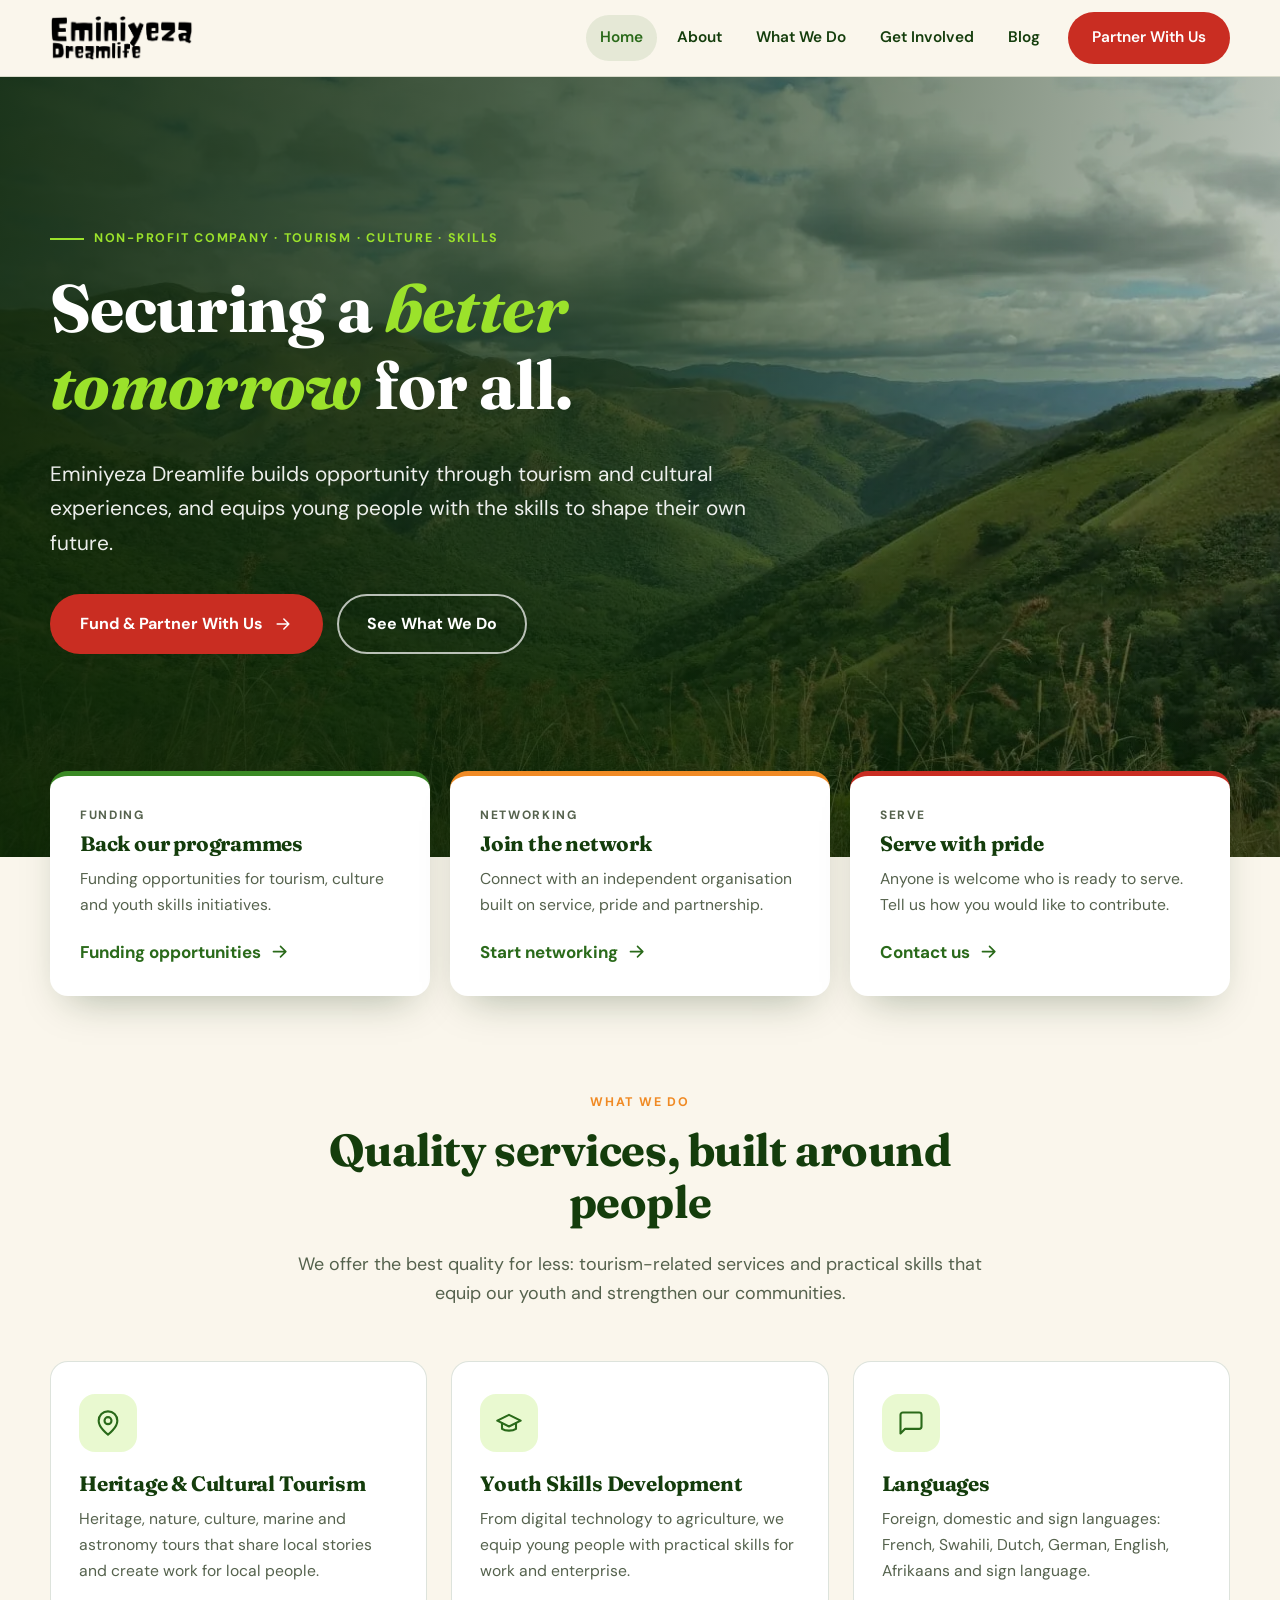
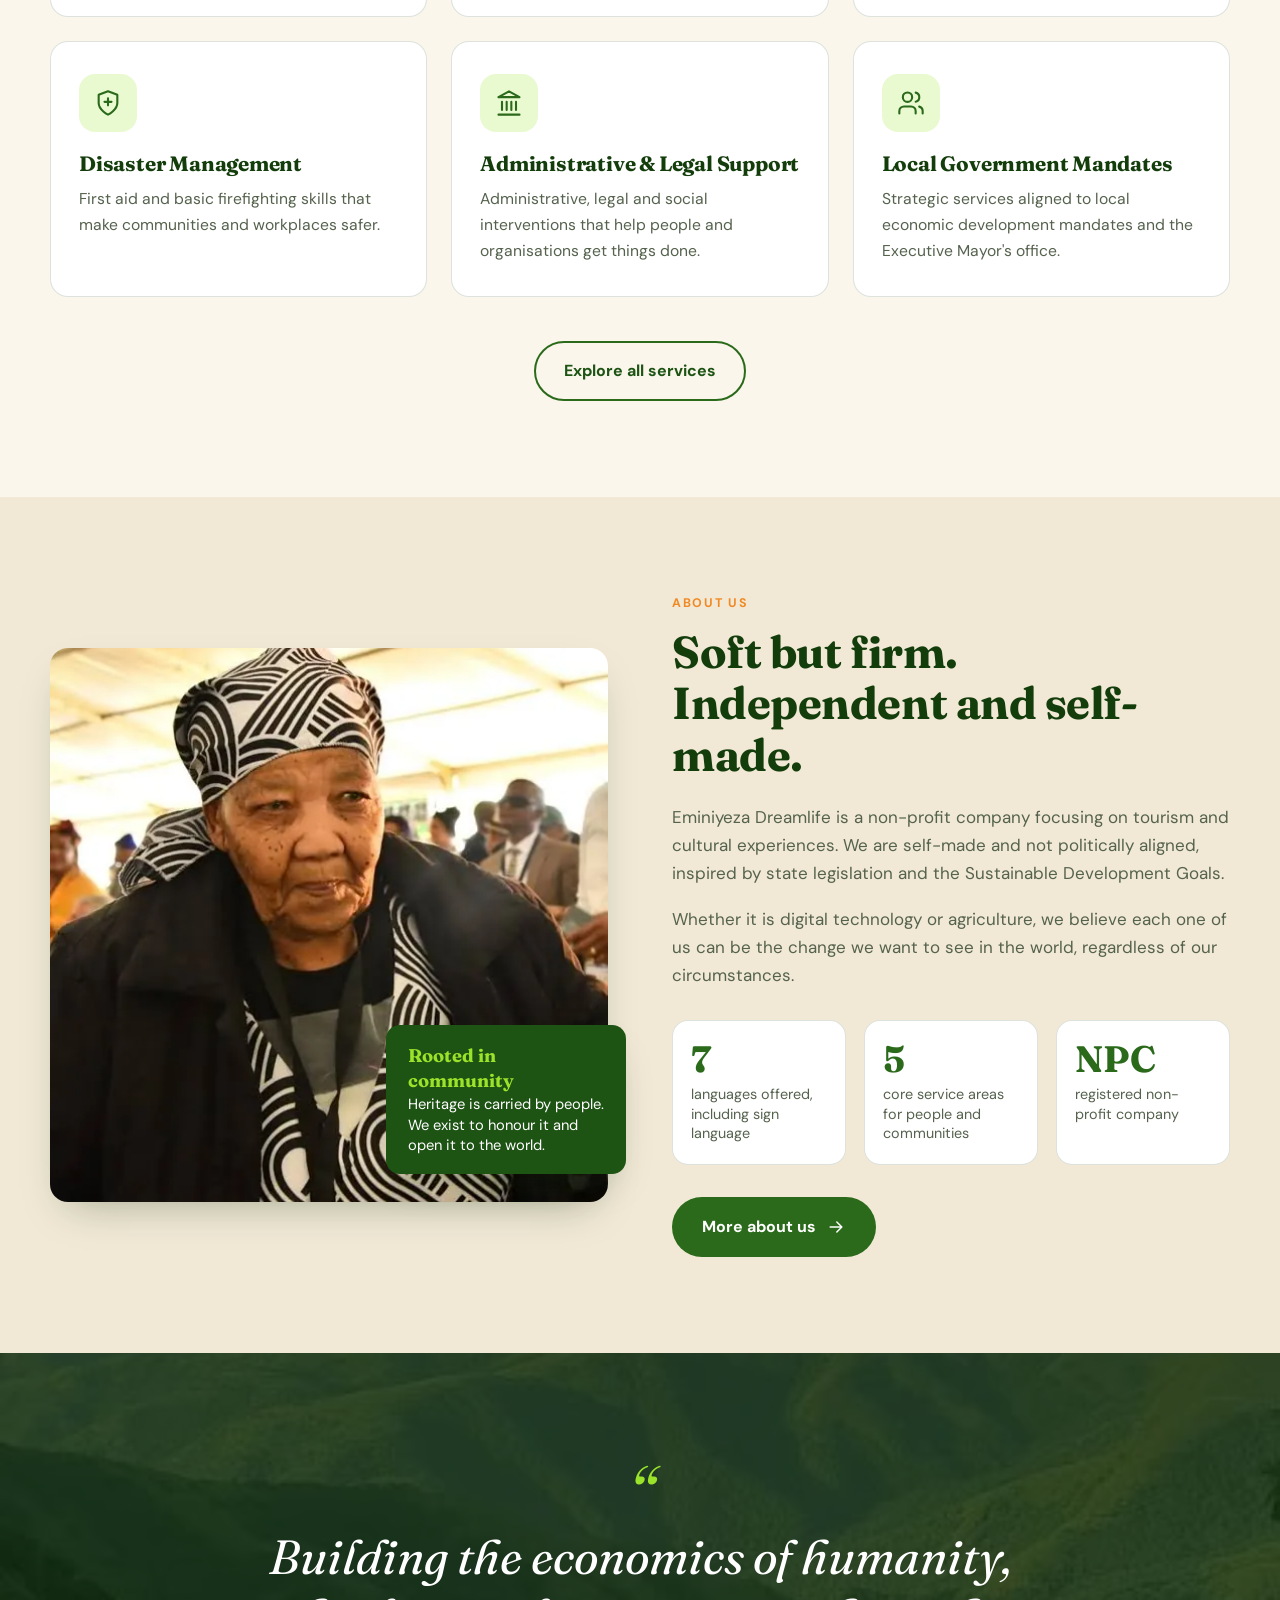
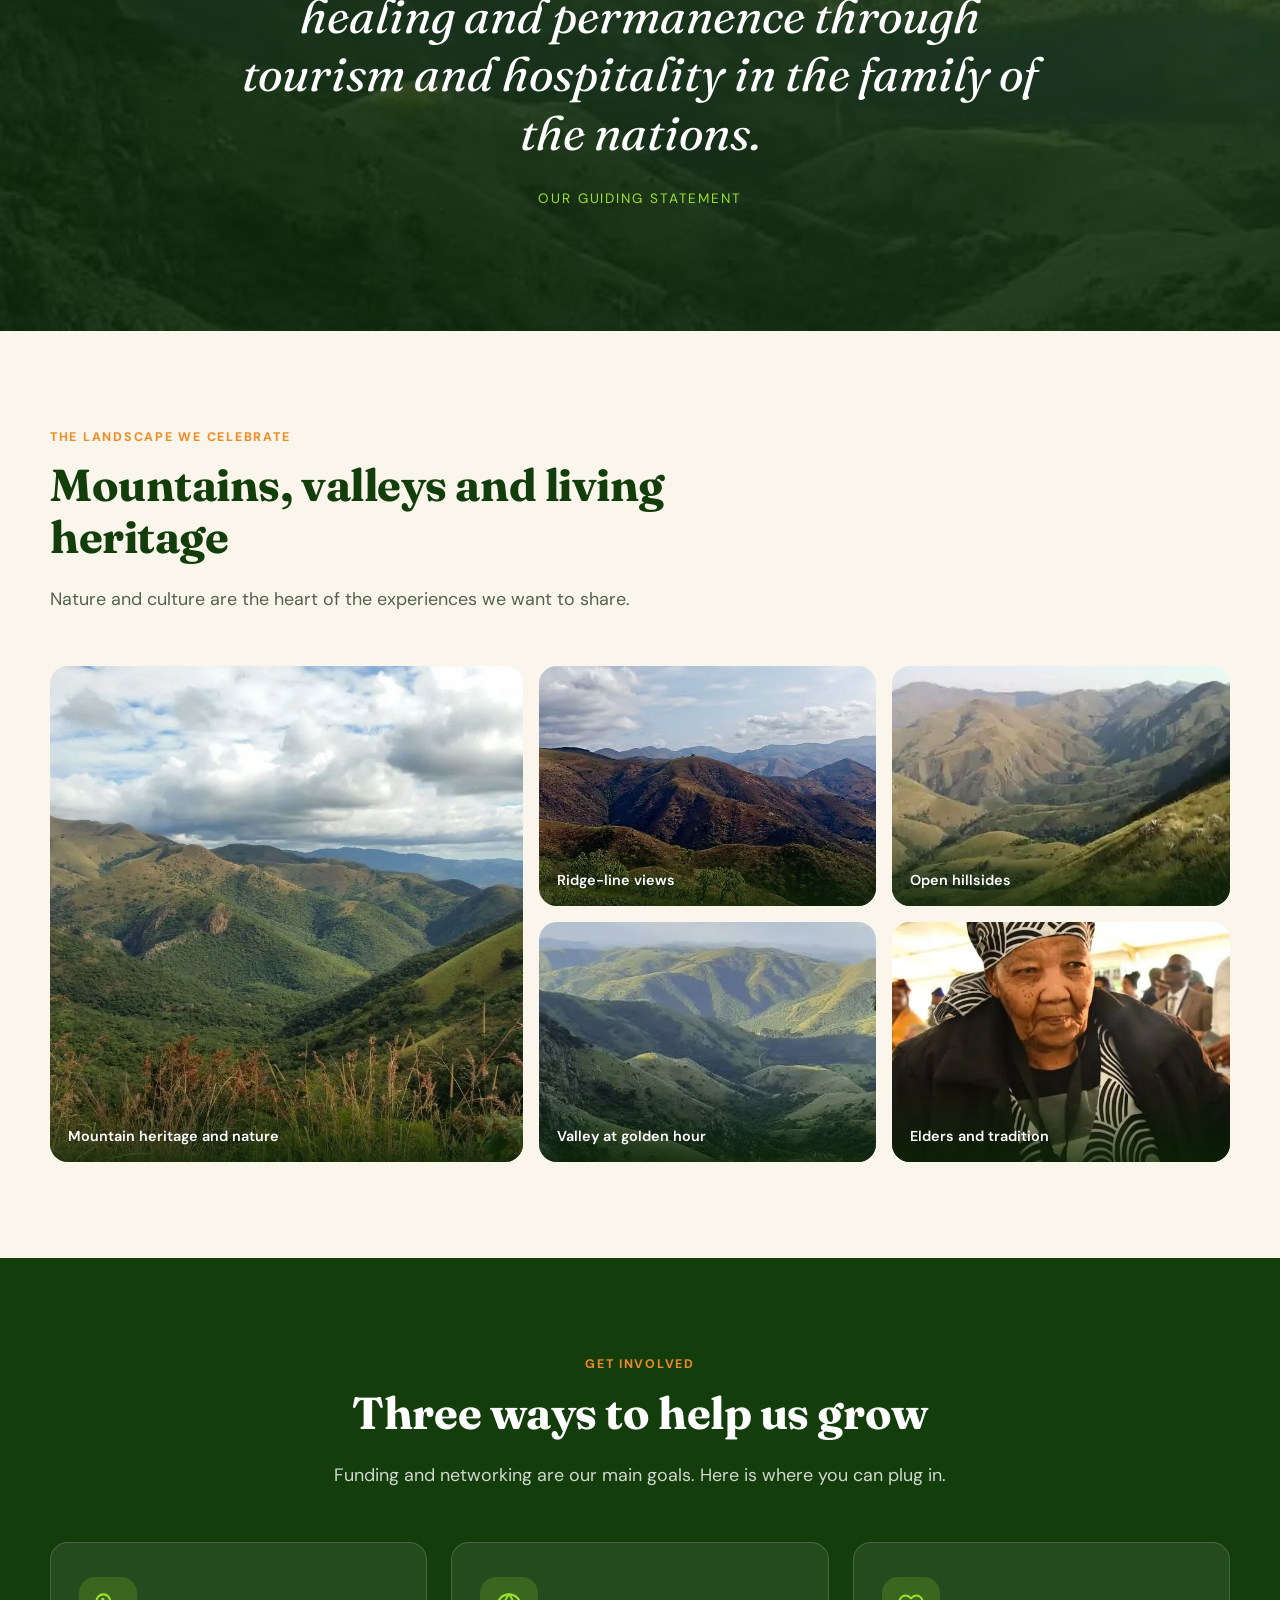
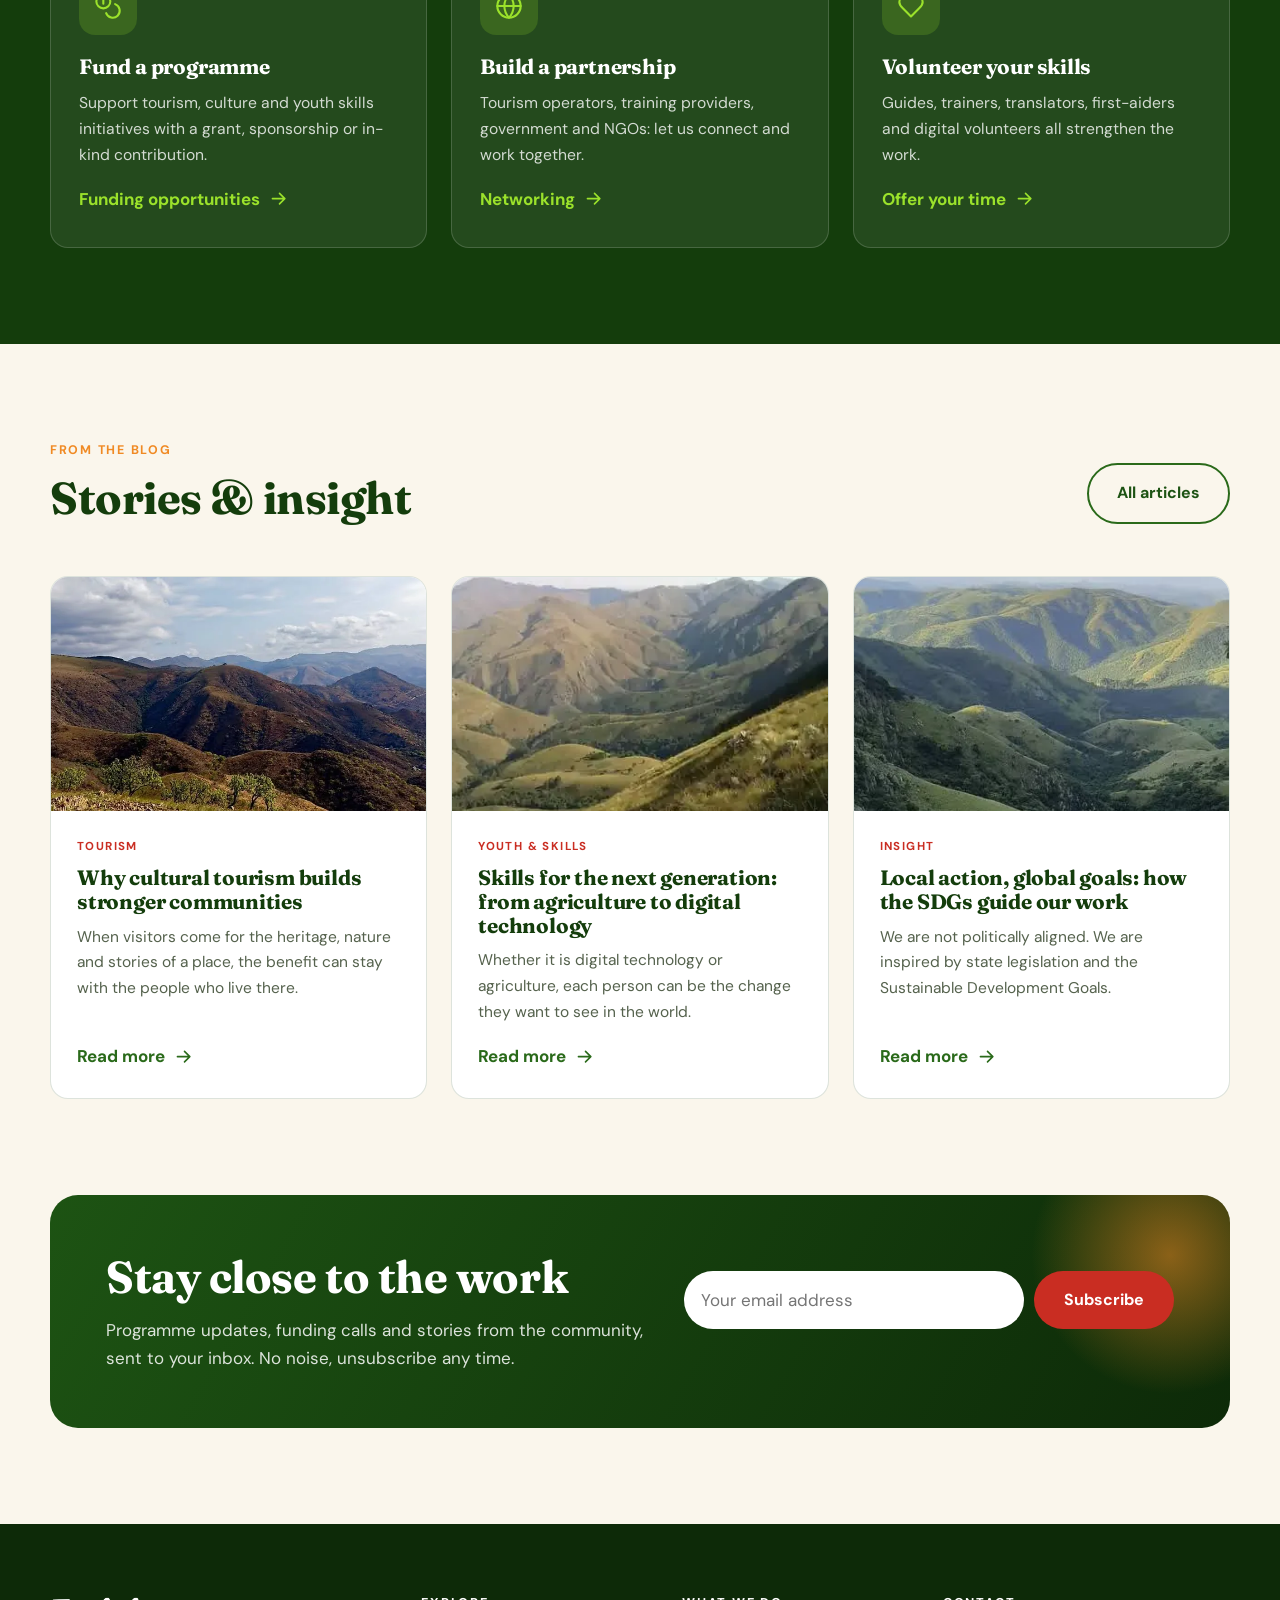
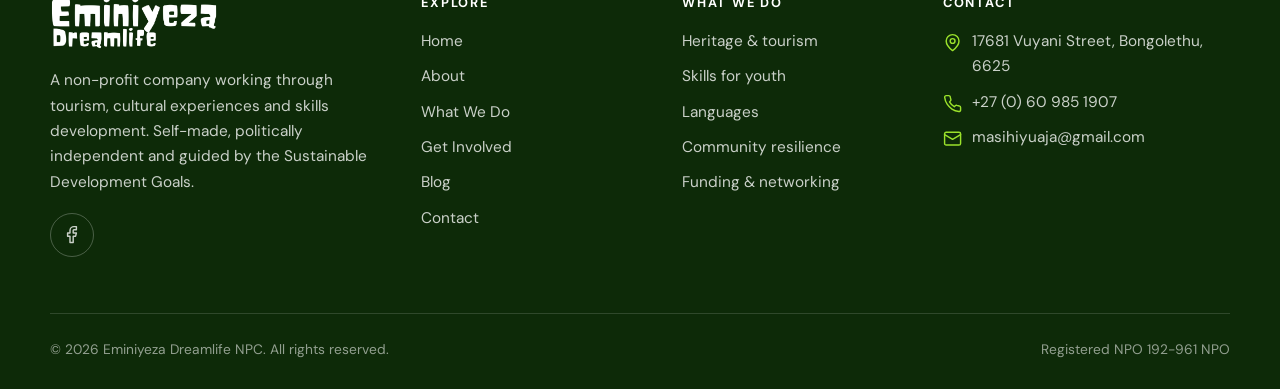
==== index.html @ 243161aa "Initial commit: Eminiyeza Dreamlife website Static multi-page site (home, about, services, get invol" ====
<!doctype html>
<html lang="en" class="no-js">
<head>
<meta charset="utf-8">
<meta name="viewport" content="width=device-width, initial-scale=1">
<title>Eminiyeza Dreamlife | Tourism, Culture & Skills Development</title>
<meta name="description" content="Eminiyeza Dreamlife is a non-profit company offering tourism, cultural experiences and youth skills development. Funding opportunities and networking welcome.">
<meta name="theme-color" content="#143d0c">
<meta property="og:type" content="website">
<meta property="og:site_name" content="Eminiyeza Dreamlife">
<meta property="og:title" content="Eminiyeza Dreamlife | Tourism, Culture & Skills Development">
<meta property="og:description" content="Eminiyeza Dreamlife is a non-profit company offering tourism, cultural experiences and youth skills development. Funding opportunities and networking welcome.">
<meta property="og:image" content="assets/img/hero-mountains.webp">
<link rel="icon" type="image/png" href="assets/img/emblem.png">
<link rel="preconnect" href="https://fonts.googleapis.com">
<link rel="preconnect" href="https://fonts.gstatic.com" crossorigin>
<link href="https://fonts.googleapis.com/css2?family=DM+Sans:ital,opsz,wght@0,9..40,400;0,9..40,500;0,9..40,700;1,9..40,400&family=Fraunces:ital,opsz,wght@0,9..144,600;0,9..144,700;1,9..144,500&display=swap" rel="stylesheet">
<link rel="stylesheet" href="assets/css/style.css">
<script type="application/ld+json">
{"@context":"https://schema.org","@type":"NGO","name":"Eminiyeza Dreamlife","description":"Non-profit company focusing on tourism, cultural experiences and youth skills development.","email":"masihiyuaja@gmail.com","telephone":"+27609851907","address":{"@type":"PostalAddress","streetAddress":"17681 Vuyani Street, Bongolethu","postalCode":"6625","addressCountry":"ZA"},"sameAs":["https://facebook.com/groups/1527069571787101"]}
</script>
</head>
<body>
<a class="skip" href="#main">Skip to content</a>
<header class="site-header">
  <div class="wrap">
    <a class="brand" href="index.html" aria-label="Eminiyeza Dreamlife — home"><img src="assets/img/logo.png" alt="Eminiyeza Dreamlife" width="607" height="195"></a>
    <button class="menu-toggle" aria-label="Menu" aria-expanded="false" aria-controls="site-nav"><svg viewBox="0 0 24 24"><path d="M3 6h18M3 12h18M3 18h18"/></svg></button>
    <nav class="nav" id="site-nav" aria-label="Main">
<a href="index.html" aria-current="page">Home</a>
<a href="about.html">About</a>
<a href="services.html">What We Do</a>
<a href="get-involved.html">Get Involved</a>
<a href="blog.html">Blog</a>
<a class="btn" href="contact.html">Partner With Us</a>
    </nav>
  </div>
</header>
<main id="main">

<section class="hero" style="padding:0">
  <div class="hero__bg"><img src="assets/img/hero-mountains.webp" alt="" width="1400" height="788" fetchpriority="high"></div>
  <div class="wrap">
    <span class="eyebrow">Non-profit company &middot; Tourism &middot; Culture &middot; Skills</span>
    <h1>Securing a <em>better tomorrow</em> for all.</h1>
    <p class="lead">Eminiyeza Dreamlife builds opportunity through tourism and cultural experiences, and equips young people with the skills to shape their own future.</p>
    <div class="hero__cta">
      <a class="btn" href="get-involved.html">Fund &amp; Partner With Us <svg class="icon" viewBox="0 0 24 24" aria-hidden="true" focusable="false"><path d="M5 12h14M13 6l6 6-6 6"/></svg></a>
      <a class="btn btn--ghost" href="services.html">See What We Do</a>
    </div>
  </div>
</section>

<div class="actions">
  <div class="wrap actions__grid">
    <div class="action reveal"><span class="label">Funding</span><h3>Back our programmes</h3><p>Funding opportunities for tourism, culture and youth skills initiatives.</p><a class="more" href="get-involved.html#fund">Funding opportunities <svg class="icon" viewBox="0 0 24 24" aria-hidden="true" focusable="false"><path d="M5 12h14M13 6l6 6-6 6"/></svg></a></div>
    <div class="action reveal"><span class="label">Networking</span><h3>Join the network</h3><p>Connect with an independent organisation built on service, pride and partnership.</p><a class="more" href="get-involved.html#network">Start networking <svg class="icon" viewBox="0 0 24 24" aria-hidden="true" focusable="false"><path d="M5 12h14M13 6l6 6-6 6"/></svg></a></div>
    <div class="action reveal"><span class="label">Serve</span><h3>Serve with pride</h3><p>Anyone is welcome who is ready to serve. Tell us how you would like to contribute.</p><a class="more" href="contact.html">Contact us <svg class="icon" viewBox="0 0 24 24" aria-hidden="true" focusable="false"><path d="M5 12h14M13 6l6 6-6 6"/></svg></a></div>
  </div>
</div>

<section id="programmes">
  <div class="wrap">
    <div class="section-head center reveal">
      <span class="kicker">What we do</span>
      <h2>Quality services, built around people</h2>
      <p>We offer the best quality for less: tourism-related services and practical skills that equip our youth and strengthen our communities.</p>
    </div>
    <div class="cards">
<article class="card reveal"><div class="card__icon"><svg class="icon" viewBox="0 0 24 24" aria-hidden="true" focusable="false"><path d="M20 10c0 6-8 12-8 12s-8-6-8-12a8 8 0 0 1 16 0Z"/><circle cx="12" cy="10" r="3"/></svg></div><h3>Heritage &amp; Cultural Tourism</h3><p>Heritage, nature, culture, marine and astronomy tours that share local stories and create work for local people.</p></article>
<article class="card reveal"><div class="card__icon"><svg class="icon" viewBox="0 0 24 24" aria-hidden="true" focusable="false"><path d="M22 10 12 5 2 10l10 5 10-5Z"/><path d="M6 12v5c3 2 9 2 12 0v-5"/></svg></div><h3>Youth Skills Development</h3><p>From digital technology to agriculture, we equip young people with practical skills for work and enterprise.</p></article>
<article class="card reveal"><div class="card__icon"><svg class="icon" viewBox="0 0 24 24" aria-hidden="true" focusable="false"><path d="M21 15a2 2 0 0 1-2 2H7l-4 4V5a2 2 0 0 1 2-2h14a2 2 0 0 1 2 2z"/></svg></div><h3>Languages</h3><p>Foreign, domestic and sign languages: French, Swahili, Dutch, German, English, Afrikaans and sign language.</p></article>
<article class="card reveal"><div class="card__icon"><svg class="icon" viewBox="0 0 24 24" aria-hidden="true" focusable="false"><path d="M12 22s8-4 8-10V5l-8-3-8 3v7c0 6 8 10 8 10z"/><path d="M12 8v6M9 11h6"/></svg></div><h3>Disaster Management</h3><p>First aid and basic firefighting skills that make communities and workplaces safer.</p></article>
<article class="card reveal"><div class="card__icon"><svg class="icon" viewBox="0 0 24 24" aria-hidden="true" focusable="false"><path d="M3 22h18M6 18v-7M10 18v-7M14 18v-7M18 18v-7M12 2 3 7h18z"/></svg></div><h3>Administrative &amp; Legal Support</h3><p>Administrative, legal and social interventions that help people and organisations get things done.</p></article>
<article class="card reveal"><div class="card__icon"><svg class="icon" viewBox="0 0 24 24" aria-hidden="true" focusable="false"><path d="M16 21v-2a4 4 0 0 0-4-4H6a4 4 0 0 0-4 4v2"/><circle cx="9" cy="7" r="4"/><path d="M22 21v-2a4 4 0 0 0-3-3.9M16 3.1a4 4 0 0 1 0 7.8"/></svg></div><h3>Local Government Mandates</h3><p>Strategic services aligned to local economic development mandates and the Executive Mayor's office.</p></article>
    </div>
    <p class="reveal" style="text-align:center;margin:44px 0 0"><a class="btn btn--outline" href="services.html">Explore all services</a></p>
  </div>
</section>

<section class="bg-sand">
  <div class="wrap split">
    <div class="split__media reveal">
      <img src="assets/img/elder-heritage.webp" alt="An elder in a black-and-white patterned headwrap at a community gathering" width="554" height="554" loading="lazy">
      <div class="badge"><strong>Rooted in community</strong>Heritage is carried by people. We exist to honour it and open it to the world.</div>
    </div>
    <div class="split__body reveal">
      <span class="kicker">About us</span>
      <h2>Soft but firm. Independent and self-made.</h2>
      <p>Eminiyeza Dreamlife is a non-profit company focusing on tourism and cultural experiences. We are self-made and not politically aligned, inspired by state legislation and the Sustainable Development Goals.</p>
      <p>Whether it is digital technology or agriculture, we believe each one of us can be the change we want to see in the world, regardless of our circumstances.</p>
      <div class="stats">
        <div class="stat"><strong>7</strong><span>languages offered, including sign language</span></div>
        <div class="stat"><strong>5</strong><span>core service areas for people and communities</span></div>
        <div class="stat"><strong>NPC</strong><span>registered non-profit company</span></div>
      </div>
      <a class="btn btn--green" href="about.html">More about us <svg class="icon" viewBox="0 0 24 24" aria-hidden="true" focusable="false"><path d="M5 12h14M13 6l6 6-6 6"/></svg></a>
    </div>
  </div>
</section>

<section class="quote-band">
  <div class="hero__bg"><img src="assets/img/valley-portrait.webp" alt="" loading="lazy" width="415" height="739"></div>
  <div class="wrap reveal">
    <blockquote>Building the economics of humanity, healing and permanence through tourism and hospitality in the family of the nations.</blockquote>
    <cite>Our guiding statement</cite>
  </div>
</section>

<section>
  <div class="wrap">
    <div class="section-head reveal">
      <span class="kicker">The landscape we celebrate</span>
      <h2>Mountains, valleys and living heritage</h2>
      <p>Nature and culture are the heart of the experiences we want to share.</p>
    </div>
    <div class="gallery reveal">
      <figure><img src="assets/img/hero-mountains.webp" alt="Green mountains and valleys under a cloudy sky" loading="lazy" width="1400" height="788"><figcaption>Mountain heritage and nature</figcaption></figure>
      <figure><img src="assets/img/ridge-view.webp" alt="Layered mountain ridges in warm light" loading="lazy" width="729" height="420"><figcaption>Ridge-line views</figcaption></figure>
      <figure><img src="assets/img/hills-gold.webp" alt="Golden grassy hillsides" loading="lazy" width="400" height="400"><figcaption>Open hillsides</figcaption></figure>
      <figure><img src="assets/img/valley-portrait.webp" alt="A green valley at sunset" loading="lazy" width="415" height="739"><figcaption>Valley at golden hour</figcaption></figure>
      <figure><img src="assets/img/elder-heritage.webp" alt="An elder at a community event" loading="lazy" width="554" height="554"><figcaption>Elders and tradition</figcaption></figure>
    </div>
  </div>
</section>

<section class="bg-green">
  <div class="wrap">
    <div class="section-head center reveal">
      <span class="kicker">Get involved</span>
      <h2>Three ways to help us grow</h2>
      <p style="color:rgba(255,255,255,.8)">Funding and networking are our main goals. Here is where you can plug in.</p>
    </div>
    <div class="ways">
      <div class="way reveal"><div class="card__icon"><svg class="icon" viewBox="0 0 24 24" aria-hidden="true" focusable="false"><circle cx="8" cy="8" r="6"/><path d="M18.1 10.4A6 6 0 1 1 10.4 18.1M7 6h1v4"/></svg></div><h3>Fund a programme</h3><p>Support tourism, culture and youth skills initiatives with a grant, sponsorship or in-kind contribution.</p><a href="get-involved.html#fund">Funding opportunities <svg class="icon" viewBox="0 0 24 24" aria-hidden="true" focusable="false"><path d="M5 12h14M13 6l6 6-6 6"/></svg></a></div>
      <div class="way reveal"><div class="card__icon"><svg class="icon" viewBox="0 0 24 24" aria-hidden="true" focusable="false"><circle cx="12" cy="12" r="10"/><path d="M2 12h20M12 2a15.3 15.3 0 0 1 4 10 15.3 15.3 0 0 1-4 10 15.3 15.3 0 0 1-4-10 15.3 15.3 0 0 1 4-10z"/></svg></div><h3>Build a partnership</h3><p>Tourism operators, training providers, government and NGOs: let us connect and work together.</p><a href="get-involved.html#network">Networking <svg class="icon" viewBox="0 0 24 24" aria-hidden="true" focusable="false"><path d="M5 12h14M13 6l6 6-6 6"/></svg></a></div>
      <div class="way reveal"><div class="card__icon"><svg class="icon" viewBox="0 0 24 24" aria-hidden="true" focusable="false"><path d="M19 14c1.5-1.5 3-3.2 3-5.5A5.5 5.5 0 0 0 16.5 3c-1.7 0-3 .8-4.5 2.5C10.5 3.8 9.2 3 7.5 3A5.5 5.5 0 0 0 2 8.5c0 2.3 1.5 4 3 5.5l7 7z"/></svg></div><h3>Volunteer your skills</h3><p>Guides, trainers, translators, first-aiders and digital volunteers all strengthen the work.</p><a href="contact.html">Offer your time <svg class="icon" viewBox="0 0 24 24" aria-hidden="true" focusable="false"><path d="M5 12h14M13 6l6 6-6 6"/></svg></a></div>
    </div>
  </div>
</section>

<section>
  <div class="wrap">
    <div class="section-head reveal" style="display:flex;justify-content:space-between;align-items:end;gap:20px;max-width:none;flex-wrap:wrap">
      <div style="max-width:620px"><span class="kicker">From the blog</span><h2 style="margin:0">Stories &amp; insight</h2></div>
      <a class="btn btn--outline" href="blog.html">All articles</a>
    </div>
    <div class="posts">
<article class="post reveal">
  <a href="why-cultural-tourism-builds-communities.html" tabindex="-1" aria-hidden="true"><img src="assets/img/ridge-view.webp" alt="" loading="lazy"></a>
  <div class="post__body"><span class="tag">Tourism</span>
  <h3><a href="why-cultural-tourism-builds-communities.html">Why cultural tourism builds stronger communities</a></h3>
  <p>When visitors come for the heritage, nature and stories of a place, the benefit can stay with the people who live there.</p>
  <a class="more" href="why-cultural-tourism-builds-communities.html">Read more <svg class="icon" viewBox="0 0 24 24" aria-hidden="true" focusable="false"><path d="M5 12h14M13 6l6 6-6 6"/></svg></a></div>
</article>
<article class="post reveal">
  <a href="skills-for-the-next-generation.html" tabindex="-1" aria-hidden="true"><img src="assets/img/hills-gold.webp" alt="" loading="lazy"></a>
  <div class="post__body"><span class="tag">Youth & Skills</span>
  <h3><a href="skills-for-the-next-generation.html">Skills for the next generation: from agriculture to digital technology</a></h3>
  <p>Whether it is digital technology or agriculture, each person can be the change they want to see in the world.</p>
  <a class="more" href="skills-for-the-next-generation.html">Read more <svg class="icon" viewBox="0 0 24 24" aria-hidden="true" focusable="false"><path d="M5 12h14M13 6l6 6-6 6"/></svg></a></div>
</article>
<article class="post reveal">
  <a href="sustainable-development-goals-local-action.html" tabindex="-1" aria-hidden="true"><img src="assets/img/valley-portrait.webp" alt="" loading="lazy"></a>
  <div class="post__body"><span class="tag">Insight</span>
  <h3><a href="sustainable-development-goals-local-action.html">Local action, global goals: how the SDGs guide our work</a></h3>
  <p>We are not politically aligned. We are inspired by state legislation and the Sustainable Development Goals.</p>
  <a class="more" href="sustainable-development-goals-local-action.html">Read more <svg class="icon" viewBox="0 0 24 24" aria-hidden="true" focusable="false"><path d="M5 12h14M13 6l6 6-6 6"/></svg></a></div>
</article>
    </div>
  </div>
</section>

<section style="padding-block:0 96px">
  <div class="wrap">
    <div class="newsletter reveal">
      <div>
        <h2>Stay close to the work</h2>
        <p>Programme updates, funding calls and stories from the community, sent to your inbox. No noise, unsubscribe any time.</p>
      </div>
      <form class="news-form-wrap" data-ajax data-endpoint="https://formsubmit.co/ajax/masihiyuaja@gmail.com" data-fallback="masihiyuaja@gmail.com" data-success="Thank you — you are on the list." novalidate style="position:relative;z-index:1">
        <div class="news-form">
          <label class="sr" for="nl-email" style="position:absolute;left:-9999px">Email address</label>
          <input id="nl-email" type="email" name="email" placeholder="Your email address" autocomplete="email" required>
          <div class="hp" aria-hidden="true"><input type="text" name="_honey" tabindex="-1" autocomplete="off"></div>
          <input type="hidden" name="_subject" value="Newsletter signup — Eminiyeza Dreamlife website">
          <input type="hidden" name="_captcha" value="false">
          <input type="hidden" name="form" value="Newsletter">
          <button class="btn" type="submit">Subscribe</button>
        </div>
        <p class="form-status" role="status" aria-live="polite"></p>
      </form>
    </div>
  </div>
</section>

</main>
<footer class="site-footer">
  <div class="wrap">
    <div class="footer-grid">
      <div>
        <img src="assets/img/logo-white.png" alt="Eminiyeza Dreamlife" width="607" height="195">
        <p>A non-profit company working through tourism, cultural experiences and skills development. Self-made, politically independent and guided by the Sustainable Development Goals.</p>
        <div class="social"><a href="https://facebook.com/groups/1527069571787101" aria-label="Eminiyeza Dreamlife on Facebook" target="_blank" rel="noopener"><svg class="icon" viewBox="0 0 24 24" aria-hidden="true" focusable="false"><path d="M18 2h-3a5 5 0 0 0-5 5v3H7v4h3v8h4v-8h3l1-4h-4V7a1 1 0 0 1 1-1h3z"/></svg></a></div>
      </div>
      <div><h4>Explore</h4><ul>
<li><a href="index.html">Home</a></li>
<li><a href="about.html">About</a></li>
<li><a href="services.html">What We Do</a></li>
<li><a href="get-involved.html">Get Involved</a></li>
<li><a href="blog.html">Blog</a></li>
<li><a href="contact.html">Contact</a></li>
</ul></div>
      <div><h4>What We Do</h4><ul>
<li><a href="services.html#tourism">Heritage &amp; tourism</a></li>
<li><a href="services.html#skills">Skills for youth</a></li>
<li><a href="services.html#languages">Languages</a></li>
<li><a href="services.html#resilience">Community resilience</a></li>
<li><a href="get-involved.html">Funding &amp; networking</a></li>
</ul></div>
      <div><h4>Contact</h4><ul>
<li><svg class="icon" viewBox="0 0 24 24" aria-hidden="true" focusable="false"><path d="M20 10c0 6-8 12-8 12s-8-6-8-12a8 8 0 0 1 16 0Z"/><circle cx="12" cy="10" r="3"/></svg><span>17681 Vuyani Street, Bongolethu, 6625</span></li>
<li><svg class="icon" viewBox="0 0 24 24" aria-hidden="true" focusable="false"><path d="M22 16.9v3a2 2 0 0 1-2.2 2 19.8 19.8 0 0 1-8.6-3.1 19.5 19.5 0 0 1-6-6A19.8 19.8 0 0 1 2.1 4.2 2 2 0 0 1 4.1 2h3a2 2 0 0 1 2 1.7c.1 1 .4 1.9.7 2.8a2 2 0 0 1-.5 2.1L8.1 9.9a16 16 0 0 0 6 6l1.3-1.3a2 2 0 0 1 2.1-.4c.9.3 1.8.6 2.8.7a2 2 0 0 1 1.7 2z"/></svg><a href="tel:+27609851907">+27 (0) 60 985 1907</a></li>
<li><svg class="icon" viewBox="0 0 24 24" aria-hidden="true" focusable="false"><rect x="2" y="4" width="20" height="16" rx="2"/><path d="m22 7-10 6L2 7"/></svg><a href="mailto:masihiyuaja@gmail.com">masihiyuaja@gmail.com</a></li>
</ul></div>
    </div>
    <div class="footer-bottom">
      <span>&copy; <span id="year">2026</span> Eminiyeza Dreamlife NPC. All rights reserved.</span>
      <span>Registered NPO 192-961 NPO</span>
    </div>
  </div>
</footer>
<script src="assets/js/main.js" defer></script>
</body>
</html>
---- assets/css/style.css ----
/* Eminiyeza Dreamlife — site styles
   Palette taken from the organisation's 2026 business calendar: forest green, lime, sun orange, signal red. */
:root {
  --green-950: #0d2a08;
  --green-900: #143d0c;
  --green-800: #1d5313;
  --green-700: #2a6a1a;
  --green-600: #3a8a24;
  --lime: #9be22b;
  --sun: #f08a24;
  --red: #c92d22;
  --red-dark: #a8231a;
  --cream: #faf6ec;
  --sand: #f1e9d6;
  --ink: #16210f;
  --muted: #55624d;
  --line: rgba(20, 61, 12, .14);
  --white: #fff;
  --radius: 18px;
  --shadow: 0 18px 40px -18px rgba(13, 42, 8, .35);
  --font-head: "Fraunces", Georgia, "Times New Roman", serif;
  --font-body: "DM Sans", system-ui, -apple-system, "Segoe UI", Roboto, sans-serif;
  --wrap: 1180px;
}

*, *::before, *::after { box-sizing: border-box; }
html { scroll-behavior: smooth; -webkit-text-size-adjust: 100%; }
body {
  margin: 0; font-family: var(--font-body); font-size: 17px; line-height: 1.65;
  color: var(--ink); background: var(--cream); -webkit-font-smoothing: antialiased;
}
img { max-width: 100%; display: block; }
a { color: var(--green-700); text-underline-offset: 3px; }
a:hover { color: var(--green-900); }
h1, h2, h3, h4 { font-family: var(--font-head); line-height: 1.15; margin: 0 0 .5em; color: var(--green-900); font-weight: 700; letter-spacing: -.01em; }
h1 { font-size: clamp(2.4rem, 5.4vw, 4.2rem); }
h2 { font-size: clamp(1.9rem, 3.6vw, 2.8rem); }
h3 { font-size: 1.3rem; }
p { margin: 0 0 1.1em; }
.wrap { width: min(100% - 40px, var(--wrap)); margin-inline: auto; }
.skip { position: absolute; left: -999px; top: 8px; background: var(--white); color: var(--green-900); padding: 10px 16px; border-radius: 8px; z-index: 200; }
.skip:focus { left: 8px; }
:focus-visible { outline: 3px solid var(--sun); outline-offset: 3px; border-radius: 6px; }
.icon { width: 1.25em; height: 1.25em; fill: none; stroke: currentColor; stroke-width: 1.8; stroke-linecap: round; stroke-linejoin: round; flex: none; }

/* ---------- Header ---------- */
.site-header { position: sticky; top: 0; z-index: 100; background: rgba(250, 246, 236, .92); backdrop-filter: blur(12px); border-bottom: 1px solid var(--line); }
.site-header .wrap { display: flex; align-items: center; justify-content: space-between; gap: 20px; min-height: 76px; }
.brand img { height: 46px; width: auto; }
.nav { display: flex; align-items: center; gap: 6px; }
.nav a { text-decoration: none; color: var(--green-900); font-weight: 600; font-size: .96rem; padding: 10px 14px; border-radius: 999px; transition: background .2s, color .2s; }
.nav a:hover, .nav a[aria-current="page"] { background: rgba(42, 106, 26, .1); color: var(--green-700); }
.nav .btn { margin-left: 8px; color: var(--white); padding: 11px 22px; }
.nav .btn:hover { color: var(--white); background: var(--red-dark); }
.menu-toggle { display: none; background: none; border: 0; padding: 10px; border-radius: 10px; color: var(--green-900); cursor: pointer; }
.menu-toggle svg { width: 28px; height: 28px; stroke: currentColor; fill: none; stroke-width: 2; stroke-linecap: round; }

/* ---------- Buttons ---------- */
.btn { display: inline-flex; align-items: center; gap: 10px; background: var(--red); color: var(--white); text-decoration: none; font-weight: 700; padding: 15px 28px; border-radius: 999px; border: 2px solid transparent; font-family: inherit; font-size: 1rem; cursor: pointer; transition: transform .2s, background .2s, box-shadow .2s; }
.btn:hover { background: var(--red-dark); color: var(--white); transform: translateY(-2px); box-shadow: 0 12px 24px -12px rgba(168, 35, 26, .7); }
.btn--ghost { background: transparent; color: var(--white); border-color: rgba(255, 255, 255, .7); }
.btn--ghost:hover { background: var(--white); color: var(--green-900); box-shadow: none; }
.btn--green { background: var(--green-700); }
.btn--green:hover { background: var(--green-900); }
.btn--outline { background: transparent; color: var(--green-800); border-color: var(--green-700); }
.btn--outline:hover { background: var(--green-700); color: var(--white); box-shadow: none; }

/* ---------- Hero ---------- */
.hero { position: relative; color: var(--white); min-height: min(88vh, 780px); display: flex; align-items: center; isolation: isolate; overflow: hidden; }
.hero__bg { position: absolute; inset: 0; z-index: -2; }
.hero__bg img { width: 100%; height: 100%; object-fit: cover; }
.hero::before { content: ""; position: absolute; inset: 0; z-index: -1; background: linear-gradient(100deg, rgba(10, 36, 6, .9) 0%, rgba(13, 42, 8, .68) 48%, rgba(13, 42, 8, .22) 100%), linear-gradient(0deg, rgba(10, 36, 6, .55), transparent 40%); }
.hero .wrap { padding-block: 90px 150px; }
.eyebrow { display: inline-flex; align-items: center; gap: 10px; text-transform: uppercase; letter-spacing: .14em; font-size: .78rem; font-weight: 700; color: var(--lime); margin-bottom: 20px; }
.eyebrow::before { content: ""; width: 34px; height: 2px; background: currentColor; }
.hero h1 { color: var(--white); max-width: 15ch; }
.hero h1 em { font-style: italic; color: var(--lime); }
.hero p.lead { font-size: clamp(1.1rem, 1.7vw, 1.3rem); max-width: 52ch; color: rgba(255, 255, 255, .92); margin-bottom: 34px; }
.hero__cta { display: flex; flex-wrap: wrap; gap: 14px; }

.page-hero { position: relative; color: var(--white); isolation: isolate; overflow: hidden; background: var(--green-900); }
.page-hero .hero__bg { opacity: .55; }
.page-hero::before { content: ""; position: absolute; inset: 0; z-index: -1; background: linear-gradient(100deg, rgba(10, 36, 6, .92), rgba(13, 42, 8, .55)); }
.page-hero .wrap { padding-block: 84px 72px; }
.page-hero h1 { color: var(--white); font-size: clamp(2.2rem, 4.6vw, 3.6rem); max-width: 20ch; margin-bottom: .3em; }
.page-hero p { max-width: 58ch; color: rgba(255, 255, 255, .9); font-size: 1.15rem; margin: 0; }

/* ---------- Action cards ---------- */
.actions { margin-top: -86px; position: relative; z-index: 5; }
.actions__grid { display: grid; grid-template-columns: repeat(3, 1fr); gap: 20px; }
.action { background: var(--white); border-radius: var(--radius); padding: 30px; box-shadow: var(--shadow); border-top: 5px solid var(--green-600); display: flex; flex-direction: column; gap: 6px; }
.action:nth-child(2) { border-top-color: var(--sun); }
.action:nth-child(3) { border-top-color: var(--red); }
.action .label { font-size: .75rem; letter-spacing: .14em; text-transform: uppercase; font-weight: 700; color: var(--muted); }
.action h3 { margin-bottom: .2em; }
.action p { color: var(--muted); font-size: .98rem; margin-bottom: 14px; }
.action a.more { margin-top: auto; font-weight: 700; display: inline-flex; align-items: center; gap: 8px; text-decoration: none; color: var(--green-700); }
.action a.more:hover { gap: 12px; }

/* ---------- Sections ---------- */
section { padding-block: 96px; }
section[id] { scroll-margin-top: 84px; }
.section-head { max-width: 720px; margin-bottom: 52px; }
.section-head.center { margin-inline: auto; text-align: center; }
.kicker { text-transform: uppercase; letter-spacing: .14em; font-size: .78rem; font-weight: 700; color: var(--sun); display: block; margin-bottom: 12px; }
.section-head p { color: var(--muted); font-size: 1.12rem; }
.bg-sand { background: var(--sand); }
.bg-green { background: var(--green-900); color: rgba(255, 255, 255, .88); }
.bg-green h2, .bg-green h3 { color: var(--white); }

/* ---------- Programme cards ---------- */
.cards { display: grid; grid-template-columns: repeat(3, 1fr); gap: 24px; }
.card { background: var(--white); border-radius: var(--radius); padding: 32px 28px; border: 1px solid var(--line); transition: transform .25s, box-shadow .25s; position: relative; overflow: hidden; }
.card:hover { transform: translateY(-6px); box-shadow: var(--shadow); }
.card::after { content: ""; position: absolute; left: 0; bottom: 0; height: 4px; width: 0; background: linear-gradient(90deg, var(--lime), var(--sun)); transition: width .35s; }
.card:hover::after { width: 100%; }
.card__icon { width: 58px; height: 58px; border-radius: 16px; display: grid; place-items: center; background: rgba(155, 226, 43, .22); color: var(--green-700); margin-bottom: 20px; }
.card__icon .icon { width: 28px; height: 28px; }
.card p { color: var(--muted); margin-bottom: 0; font-size: .98rem; }
.card ul { margin: 12px 0 0; padding-left: 18px; color: var(--muted); font-size: .96rem; }

/* ---------- Split ---------- */
.split { display: grid; grid-template-columns: 1fr 1fr; gap: 64px; align-items: center; }
.split--rev .split__media { order: 2; }
.split__media { position: relative; }
.split__media img { border-radius: var(--radius); box-shadow: var(--shadow); width: 100%; aspect-ratio: 4 / 5; object-fit: cover; }
.split__media .badge { position: absolute; right: -18px; bottom: 28px; background: var(--green-800); color: var(--white); padding: 18px 22px; border-radius: 14px; max-width: 240px; font-size: .92rem; line-height: 1.4; box-shadow: var(--shadow); }
.split__media .badge strong { display: block; font-family: var(--font-head); font-size: 1.15rem; color: var(--lime); }
.split__body p { color: var(--muted); }
.checks { list-style: none; padding: 0; margin: 20px 0 28px; display: grid; gap: 12px; }
.checks li { display: flex; gap: 12px; align-items: flex-start; }
.checks .icon { color: var(--green-600); margin-top: 4px; }

.stats { display: grid; grid-template-columns: repeat(3, 1fr); gap: 18px; margin: 30px 0 32px; }
.stat { background: var(--white); border: 1px solid var(--line); border-radius: 16px; padding: 20px 18px; }
.stat strong { display: block; font-family: var(--font-head); font-size: 2.3rem; color: var(--green-700); line-height: 1; margin-bottom: 8px; }
.stat span { font-size: .9rem; color: var(--muted); line-height: 1.35; display: block; }

/* ---------- Quote band ---------- */
.quote-band { position: relative; color: var(--white); text-align: center; isolation: isolate; overflow: hidden; padding-block: 120px; }
.quote-band .hero__bg { z-index: -2; }
.quote-band::before { content: ""; position: absolute; inset: 0; z-index: -1; background: rgba(13, 42, 8, .78); }
.quote-band blockquote { margin: 0 auto; max-width: 26ch; font-family: var(--font-head); font-size: clamp(1.8rem, 3.8vw, 3rem); line-height: 1.22; font-style: italic; }
.quote-band blockquote::before { content: "\201C"; display: block; font-size: 4.5rem; line-height: .6; color: var(--lime); margin-bottom: 12px; }
.quote-band cite { display: block; margin-top: 26px; font-style: normal; font-family: var(--font-body); font-size: .85rem; letter-spacing: .14em; text-transform: uppercase; color: var(--lime); }

/* ---------- Gallery ---------- */
.gallery { display: grid; grid-template-columns: 1.4fr 1fr 1fr; grid-template-rows: 240px 240px; gap: 16px; }
.gallery figure { margin: 0; border-radius: var(--radius); overflow: hidden; position: relative; background: var(--green-900); }
.gallery figure:first-child { grid-row: span 2; }
.gallery img { width: 100%; height: 100%; object-fit: cover; transition: transform .6s; }
.gallery figure:hover img { transform: scale(1.06); }
.gallery figcaption { position: absolute; left: 0; right: 0; bottom: 0; padding: 40px 18px 14px; background: linear-gradient(0deg, rgba(10, 36, 6, .8), transparent); color: var(--white); font-size: .9rem; font-weight: 600; }

/* ---------- Ways to help ---------- */
.ways { display: grid; grid-template-columns: repeat(3, 1fr); gap: 24px; }
.way { background: rgba(255, 255, 255, .07); border: 1px solid rgba(255, 255, 255, .16); border-radius: var(--radius); padding: 34px 28px; }
.way .card__icon { background: rgba(155, 226, 43, .18); color: var(--lime); }
.way p { color: rgba(255, 255, 255, .8); font-size: .98rem; }
.way a { color: var(--lime); font-weight: 700; text-decoration: none; display: inline-flex; gap: 8px; align-items: center; }
.way a:hover { color: var(--white); }

/* ---------- Principles / guided by ---------- */
.principles { display: grid; grid-template-columns: repeat(4, 1fr); gap: 18px; }
.principle { padding: 24px 22px; border-radius: 16px; background: var(--white); border: 1px solid var(--line); }
.principle h3 { font-size: 1.1rem; margin-bottom: .35em; }
.principle p { margin: 0; color: var(--muted); font-size: .95rem; }
.principle .num { font-family: var(--font-head); color: var(--sun); font-size: 1.5rem; font-weight: 700; display: block; margin-bottom: 4px; }

/* ---------- Blog ---------- */
.posts { display: grid; grid-template-columns: repeat(3, 1fr); gap: 24px; }
.post { background: var(--white); border-radius: var(--radius); overflow: hidden; border: 1px solid var(--line); display: flex; flex-direction: column; transition: transform .25s, box-shadow .25s; }
.post:hover { transform: translateY(-6px); box-shadow: var(--shadow); }
.post img { aspect-ratio: 16 / 10; object-fit: cover; width: 100%; }
.post__body { padding: 26px 26px 28px; display: flex; flex-direction: column; flex: 1; }
.tag { display: inline-block; font-size: .72rem; font-weight: 700; letter-spacing: .12em; text-transform: uppercase; color: var(--red); margin-bottom: 10px; }
.post h3 a { color: inherit; text-decoration: none; }
.post h3 a:hover { color: var(--green-600); }
.post p { color: var(--muted); font-size: .97rem; }
.post .more { margin-top: auto; font-weight: 700; text-decoration: none; display: inline-flex; gap: 8px; align-items: center; }
.article { max-width: 760px; margin-inline: auto; }
.article h2 { font-size: 1.7rem; margin-top: 1.6em; }
.article p, .article li { font-size: 1.1rem; color: #2c3a24; }
.article img.feature { border-radius: var(--radius); width: 100%; aspect-ratio: 16 / 9; object-fit: cover; margin-bottom: 36px; box-shadow: var(--shadow); }
.article blockquote { margin: 1.6em 0; padding: 6px 0 6px 24px; border-left: 4px solid var(--lime); font-family: var(--font-head); font-size: 1.35rem; font-style: italic; color: var(--green-800); }

/* ---------- Newsletter ---------- */
.newsletter { background: linear-gradient(120deg, var(--green-800), var(--green-950)); color: var(--white); border-radius: 28px; padding: 56px; display: grid; grid-template-columns: 1.1fr 1fr; gap: 40px; align-items: center; position: relative; overflow: hidden; }
.newsletter::after { content: ""; position: absolute; right: -80px; top: -80px; width: 280px; height: 280px; border-radius: 50%; background: radial-gradient(circle, rgba(240, 138, 36, .55), transparent 70%); }
.newsletter h2 { color: var(--white); margin-bottom: .3em; }
.newsletter p { color: rgba(255, 255, 255, .85); margin: 0; }
.news-form { display: flex; gap: 10px; position: relative; z-index: 1; }
.news-form input { flex: 1; min-width: 0; }

/* ---------- Forms ---------- */
input, textarea, select { font: inherit; color: var(--ink); background: var(--white); border: 1.5px solid #cfd6c4; border-radius: 12px; padding: 14px 16px; width: 100%; transition: border-color .2s, box-shadow .2s; }
input:focus, textarea:focus, select:focus { outline: none; border-color: var(--green-600); box-shadow: 0 0 0 4px rgba(58, 138, 36, .18); }
.news-form input { border-radius: 999px; border-color: transparent; }
label { font-weight: 600; font-size: .93rem; display: block; margin-bottom: 6px; color: var(--green-900); }
.form-grid { display: grid; grid-template-columns: 1fr 1fr; gap: 18px; }
.form-grid .full { grid-column: 1 / -1; }
.form-note { font-size: .9rem; color: var(--muted); }
.form-status { margin-top: 14px; font-weight: 600; min-height: 1.4em; }
.form-status.ok { color: var(--green-700); }
.form-status.err { color: var(--red); }
.newsletter .form-status { color: var(--lime); }
.hp { position: absolute; left: -9999px; }

.contact-grid { display: grid; grid-template-columns: 1fr 1.25fr; gap: 56px; align-items: start; }
.contact-list { list-style: none; padding: 0; margin: 28px 0; display: grid; gap: 20px; }
.contact-list li { display: flex; gap: 16px; align-items: flex-start; }
.contact-list .card__icon { margin: 0; width: 48px; height: 48px; border-radius: 14px; flex: none; }
.contact-list strong { display: block; color: var(--green-900); }
.contact-list a { color: var(--muted); text-decoration: none; word-break: break-word; }
.contact-list a:hover { color: var(--green-700); text-decoration: underline; }
.contact-list span { color: var(--muted); }
.panel { background: var(--white); border: 1px solid var(--line); border-radius: 24px; padding: 40px; box-shadow: var(--shadow); }

/* ---------- Calendar feature ---------- */
.calendar-fig { margin: 0; }
.calendar-fig img { border-radius: var(--radius); box-shadow: var(--shadow); width: 100%; max-width: 440px; margin-inline: auto; }
.calendar-fig figcaption { text-align: center; color: var(--muted); font-size: .9rem; margin-top: 14px; }

.reg { background: var(--white); border: 1px solid var(--line); border-radius: 16px; padding: 24px 28px; }
.reg dl { margin: 0; display: grid; grid-template-columns: auto 1fr; gap: 8px 22px; font-size: .95rem; }
.reg dt { color: var(--muted); font-weight: 600; }
.reg dd { margin: 0; font-weight: 700; color: var(--green-900); }

/* ---------- Footer ---------- */
.site-footer { background: var(--green-950); color: rgba(255, 255, 255, .78); padding-block: 72px 28px; font-size: .96rem; }
.site-footer a { color: rgba(255, 255, 255, .78); text-decoration: none; }
.site-footer a:hover { color: var(--lime); }
.footer-grid { display: grid; grid-template-columns: 1.5fr 1fr 1fr 1.3fr; gap: 40px; }
.footer-grid img { height: 54px; width: auto; margin-bottom: 18px; }
.site-footer h4 { color: var(--white); font-family: var(--font-body); font-size: .8rem; letter-spacing: .14em; text-transform: uppercase; margin-bottom: 18px; }
.site-footer ul { list-style: none; padding: 0; margin: 0; display: grid; gap: 10px; }
.site-footer li { display: flex; gap: 10px; align-items: flex-start; }
.site-footer li .icon { margin-top: 4px; color: var(--lime); }
.social { display: flex; gap: 12px; margin-top: 18px; }
.social a { width: 44px; height: 44px; border-radius: 50%; border: 1px solid rgba(255, 255, 255, .25); display: grid; place-items: center; transition: background .2s, border-color .2s; }
.social a:hover { background: var(--lime); border-color: var(--lime); color: var(--green-950); }
.footer-bottom { margin-top: 56px; padding-top: 24px; border-top: 1px solid rgba(255, 255, 255, .14); display: flex; flex-wrap: wrap; justify-content: space-between; gap: 12px; font-size: .86rem; color: rgba(255, 255, 255, .55); }

/* ---------- Reveal ---------- */
.reveal { opacity: 0; transform: translateY(26px); transition: opacity .7s ease, transform .7s ease; }
.reveal.in { opacity: 1; transform: none; }
.no-js .reveal { opacity: 1; transform: none; }

/* ---------- Responsive ---------- */
@media (max-width: 1020px) {
  .cards, .posts, .ways { grid-template-columns: repeat(2, 1fr); }
  .principles { grid-template-columns: repeat(2, 1fr); }
  .footer-grid { grid-template-columns: 1fr 1fr; }
  .split, .contact-grid, .newsletter { grid-template-columns: 1fr; gap: 40px; }
  .split--rev .split__media { order: 0; }
  .split__media img { aspect-ratio: 16 / 11; }
  .split__media .badge { right: 14px; }
  .gallery { grid-template-columns: 1fr 1fr; grid-template-rows: 220px 220px 220px; }
  .gallery figure:first-child { grid-row: auto; grid-column: 1 / -1; }
}
@media (max-width: 860px) {
  .menu-toggle { display: block; }
  .nav { position: fixed; inset: 76px 0 auto 0; background: var(--cream); flex-direction: column; align-items: stretch; padding: 16px 20px 28px; gap: 4px; border-bottom: 1px solid var(--line); box-shadow: 0 24px 40px -24px rgba(13, 42, 8, .5); transform: translateY(-12px); opacity: 0; visibility: hidden; transition: .25s; max-height: calc(100vh - 76px); overflow: auto; }
  .nav.open { transform: none; opacity: 1; visibility: visible; }
  .nav a { padding: 14px 16px; font-size: 1.05rem; }
  .nav .btn { margin: 10px 0 0; justify-content: center; }
}
@media (max-width: 700px) {
  body { font-size: 16px; }
  section { padding-block: 68px; }
  .actions { margin-top: -60px; }
  .actions__grid, .cards, .posts, .ways, .stats { grid-template-columns: 1fr; }
  .principles { grid-template-columns: 1fr; }
  .hero .wrap { padding-block: 64px 110px; }
  .form-grid { grid-template-columns: 1fr; }
  .newsletter { padding: 36px 24px; }
  .news-form { flex-direction: column; }
  .panel { padding: 26px 20px; }
  .footer-grid { grid-template-columns: 1fr; }
  .gallery { grid-template-columns: 1fr; grid-template-rows: none; }
  .gallery figure { aspect-ratio: 16 / 10; }
  .split__media .badge { position: static; margin-top: 14px; max-width: none; }
  .reg dl { grid-template-columns: 1fr; gap: 2px; }
  .reg dd { margin-bottom: 10px; }
}
@media (prefers-reduced-motion: reduce) {
  html { scroll-behavior: auto; }
  .reveal { opacity: 1; transform: none; transition: none; }
  * { animation: none !important; }
}
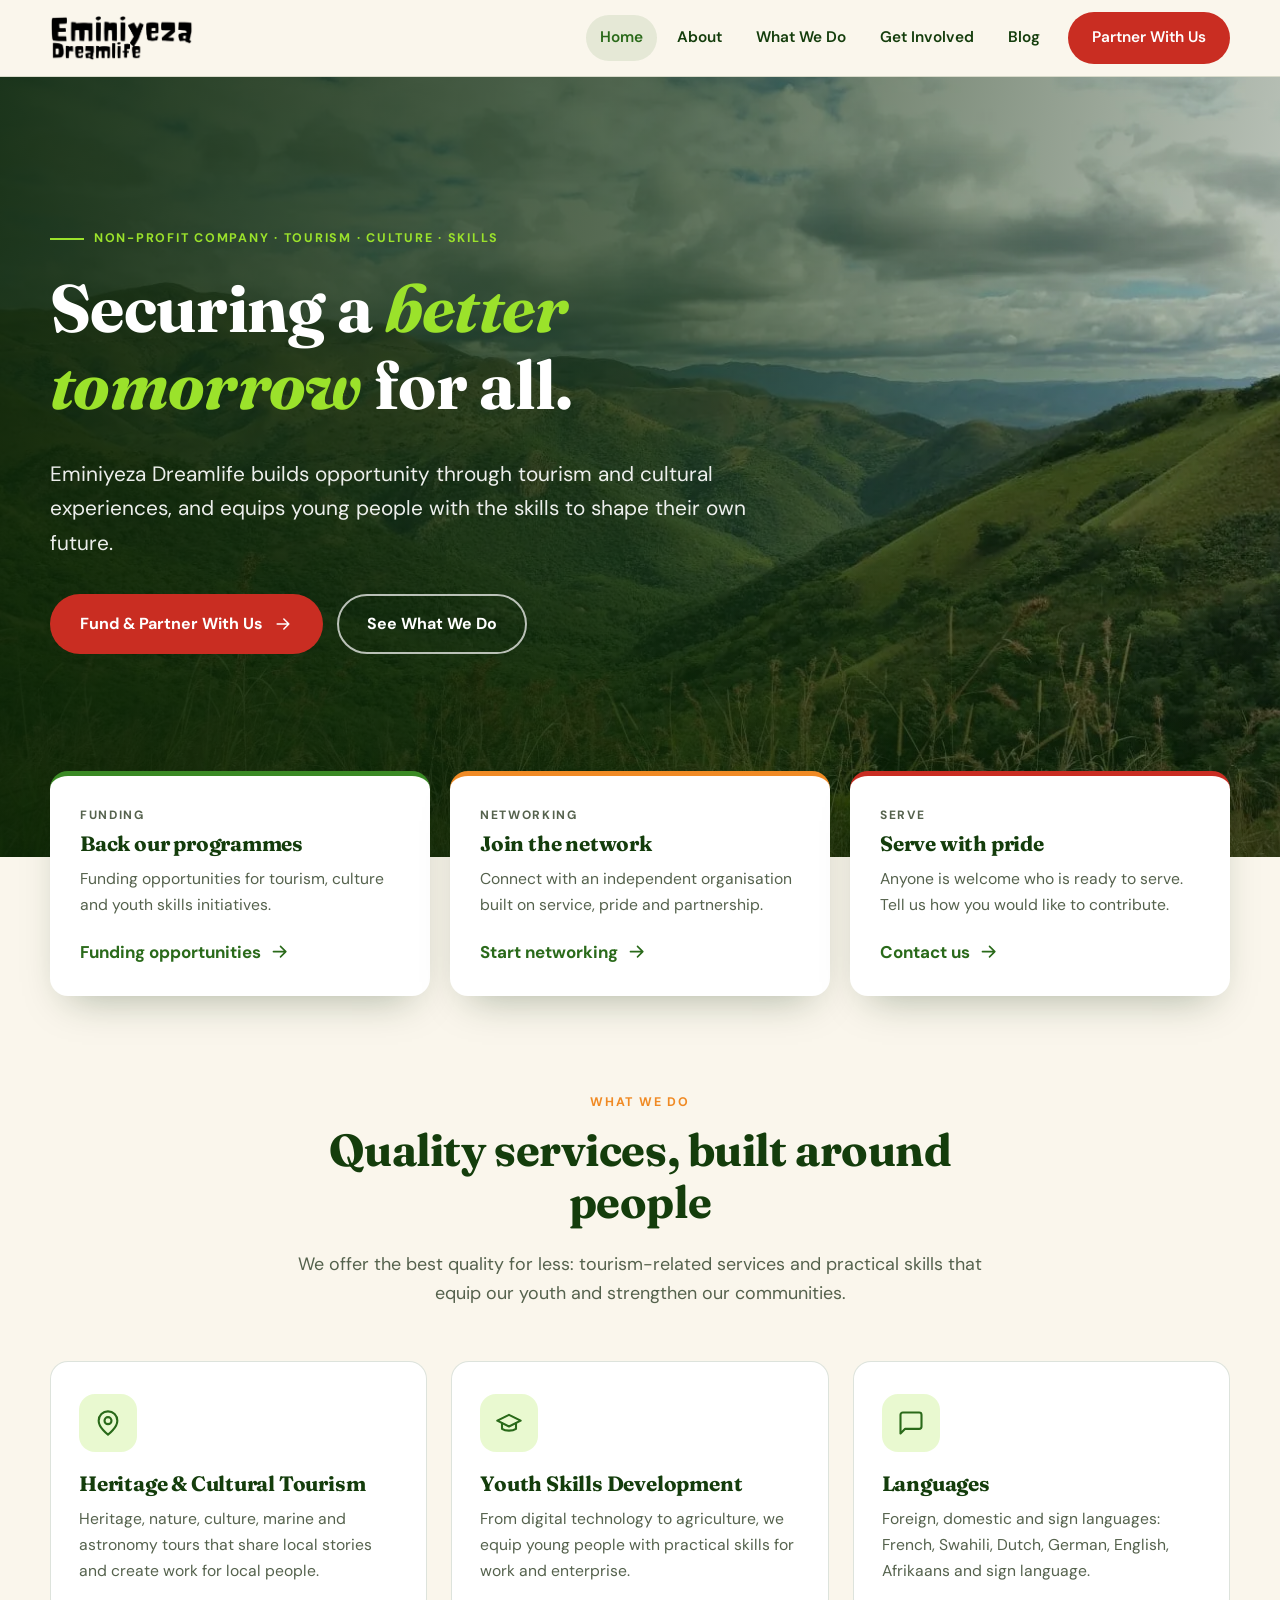
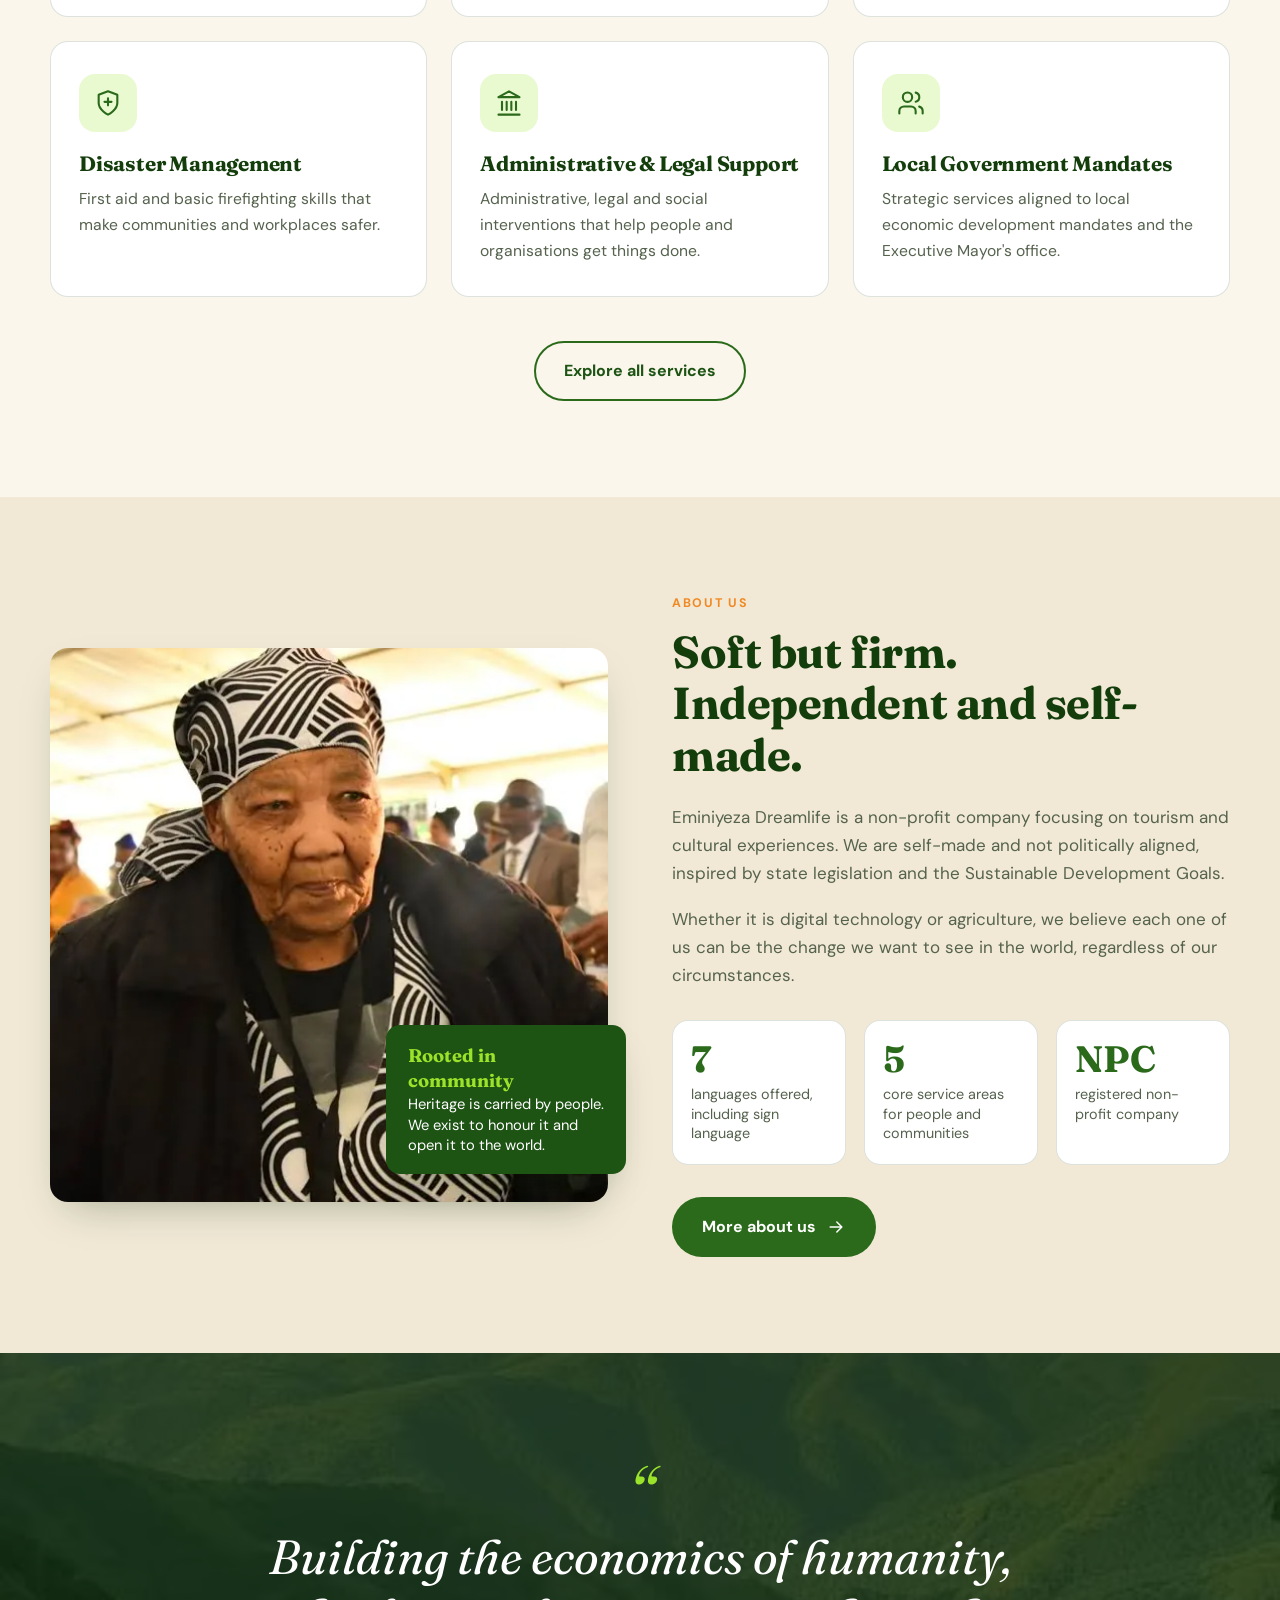
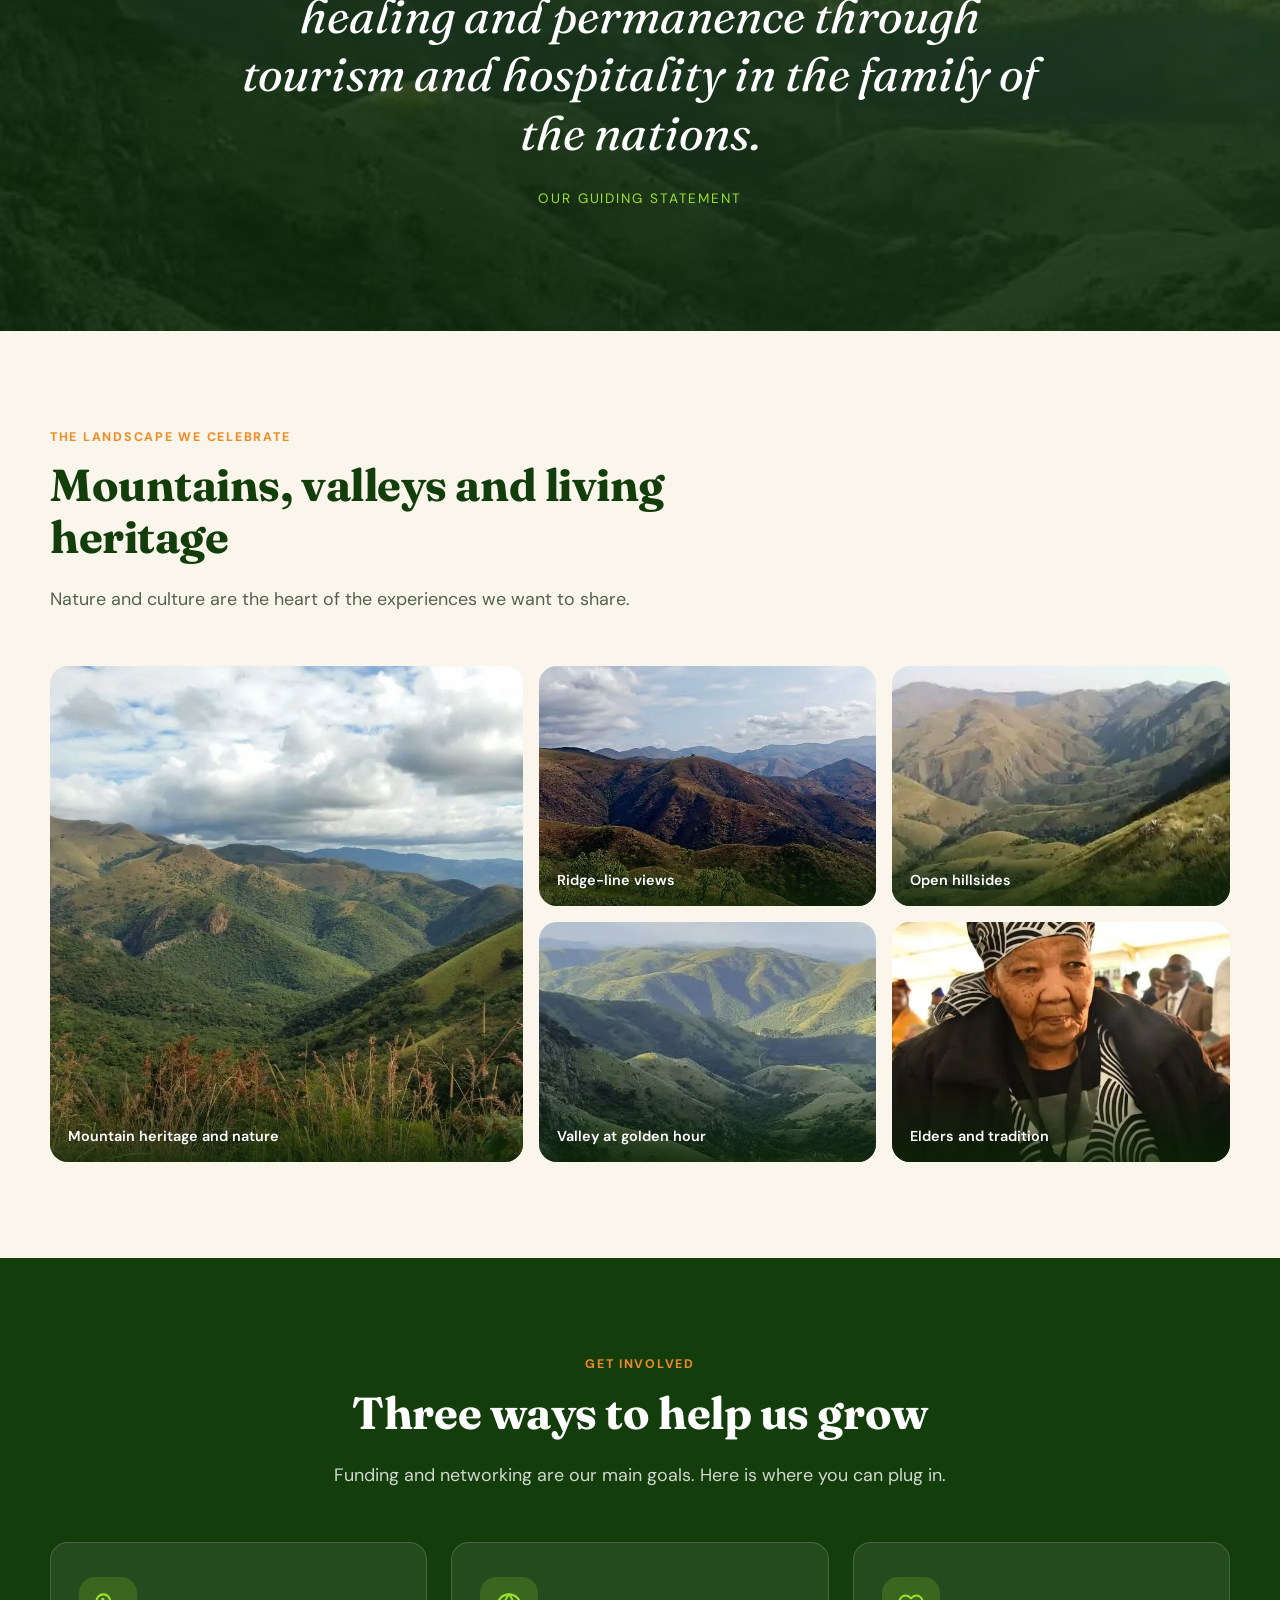
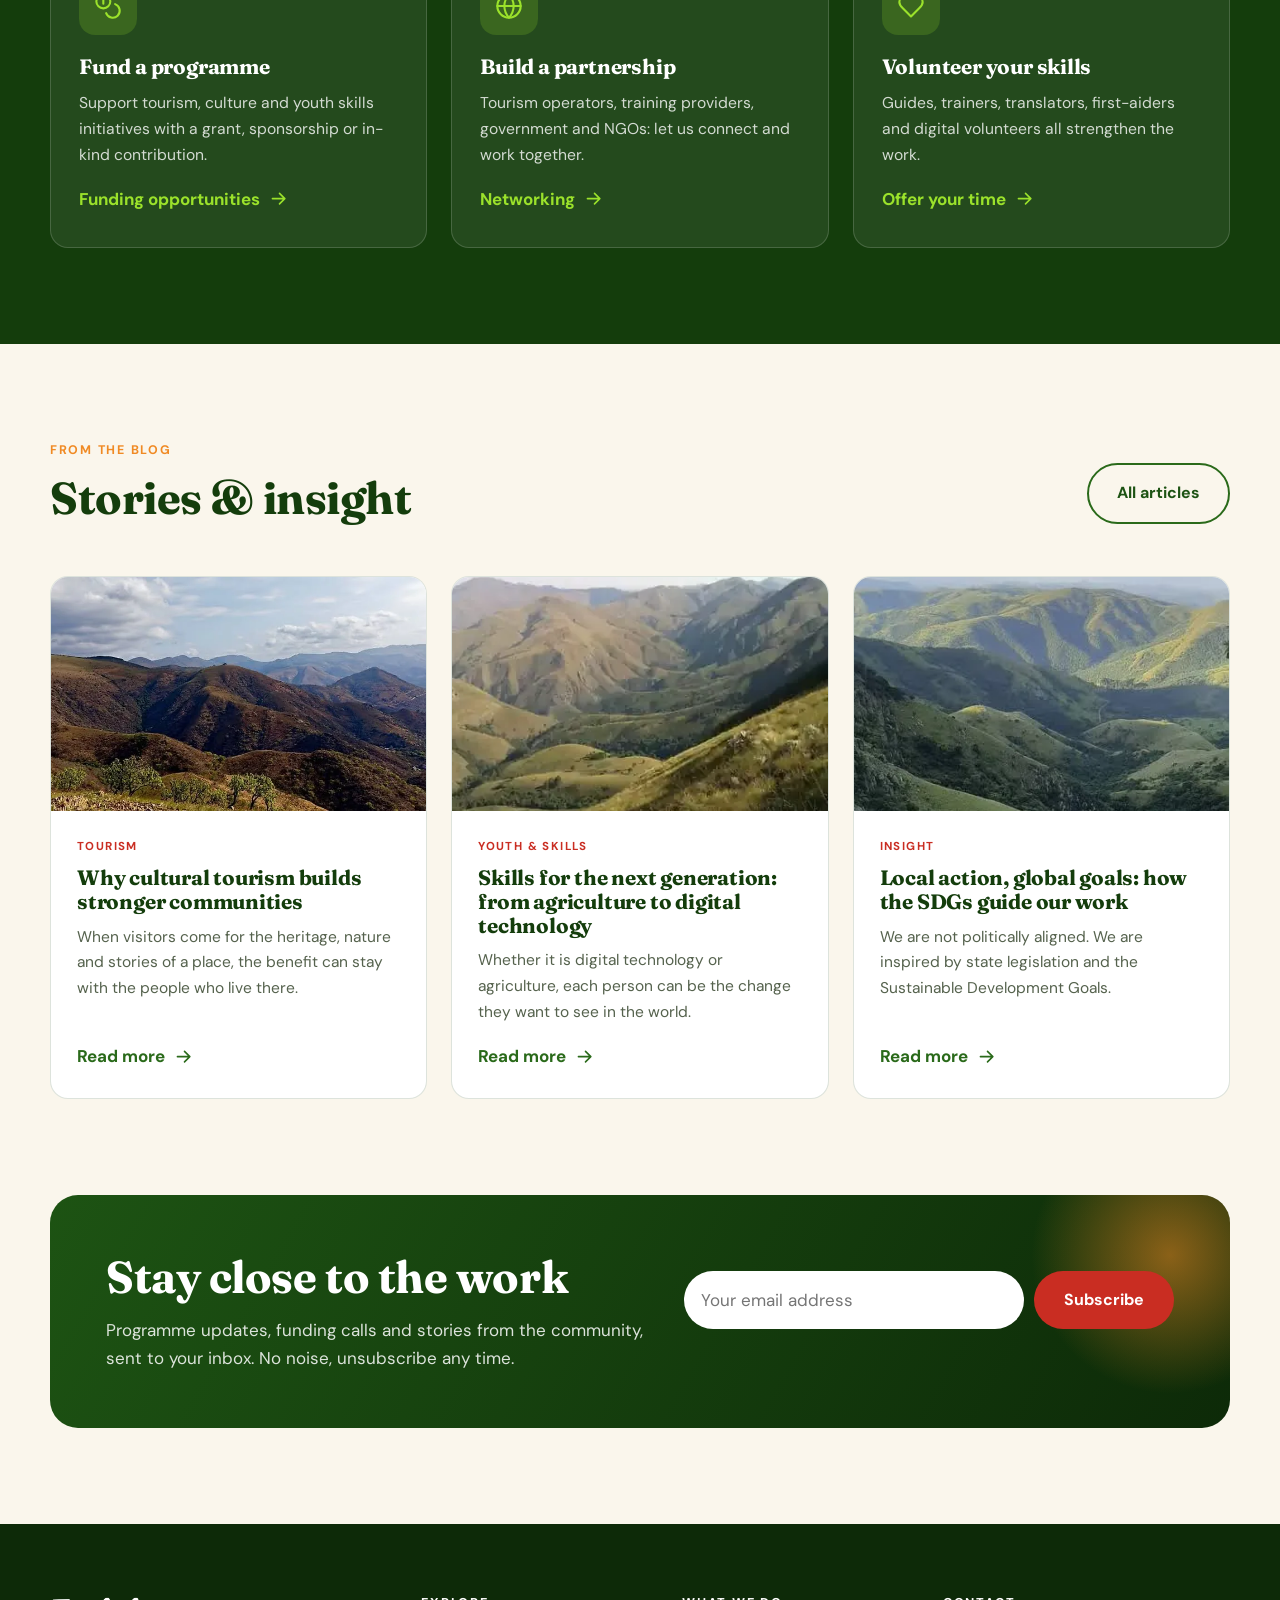
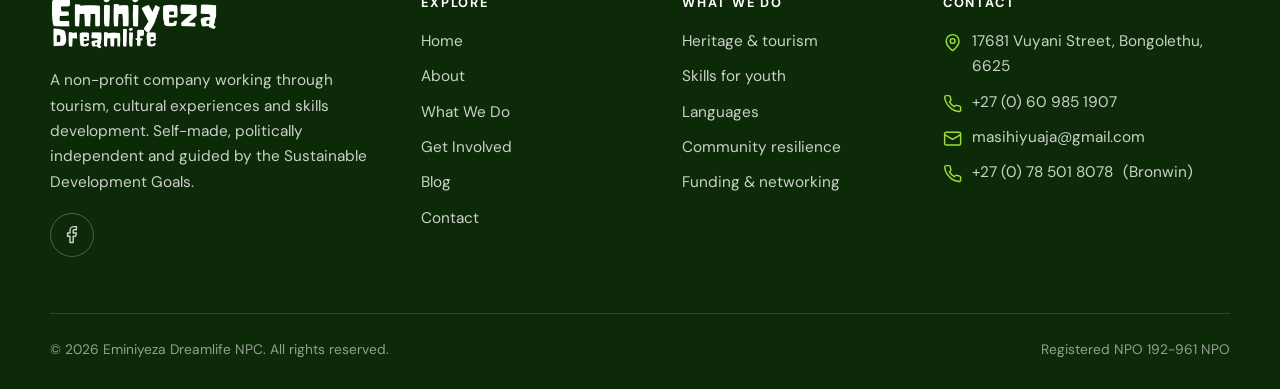
==== commit c2cd77c7: "Add founder Bronwin's contact details Co-Authored-By: Claude Sonnet 5.5 <noreply@anthropic.com>" ====
--- a/index.html
+++ b/index.html
@@ -222,6 +222,7 @@
 <li><svg class="icon" viewBox="0 0 24 24" aria-hidden="true" focusable="false"><path d="M20 10c0 6-8 12-8 12s-8-6-8-12a8 8 0 0 1 16 0Z"/><circle cx="12" cy="10" r="3"/></svg><span>17681 Vuyani Street, Bongolethu, 6625</span></li>
 <li><svg class="icon" viewBox="0 0 24 24" aria-hidden="true" focusable="false"><path d="M22 16.9v3a2 2 0 0 1-2.2 2 19.8 19.8 0 0 1-8.6-3.1 19.5 19.5 0 0 1-6-6A19.8 19.8 0 0 1 2.1 4.2 2 2 0 0 1 4.1 2h3a2 2 0 0 1 2 1.7c.1 1 .4 1.9.7 2.8a2 2 0 0 1-.5 2.1L8.1 9.9a16 16 0 0 0 6 6l1.3-1.3a2 2 0 0 1 2.1-.4c.9.3 1.8.6 2.8.7a2 2 0 0 1 1.7 2z"/></svg><a href="tel:+27609851907">+27 (0) 60 985 1907</a></li>
 <li><svg class="icon" viewBox="0 0 24 24" aria-hidden="true" focusable="false"><rect x="2" y="4" width="20" height="16" rx="2"/><path d="m22 7-10 6L2 7"/></svg><a href="mailto:masihiyuaja@gmail.com">masihiyuaja@gmail.com</a></li>
+<li><svg class="icon" viewBox="0 0 24 24" aria-hidden="true" focusable="false"><path d="M22 16.9v3a2 2 0 0 1-2.2 2 19.8 19.8 0 0 1-8.6-3.1 19.5 19.5 0 0 1-6-6A19.8 19.8 0 0 1 2.1 4.2 2 2 0 0 1 4.1 2h3a2 2 0 0 1 2 1.7c.1 1 .4 1.9.7 2.8a2 2 0 0 1-.5 2.1L8.1 9.9a16 16 0 0 0 6 6l1.3-1.3a2 2 0 0 1 2.1-.4c.9.3 1.8.6 2.8.7a2 2 0 0 1 1.7 2z"/></svg><a href="tel:+27785018078">+27 (0) 78 501 8078</a> (Bronwin)</li>
 </ul></div>
     </div>
     <div class="footer-bottom">
